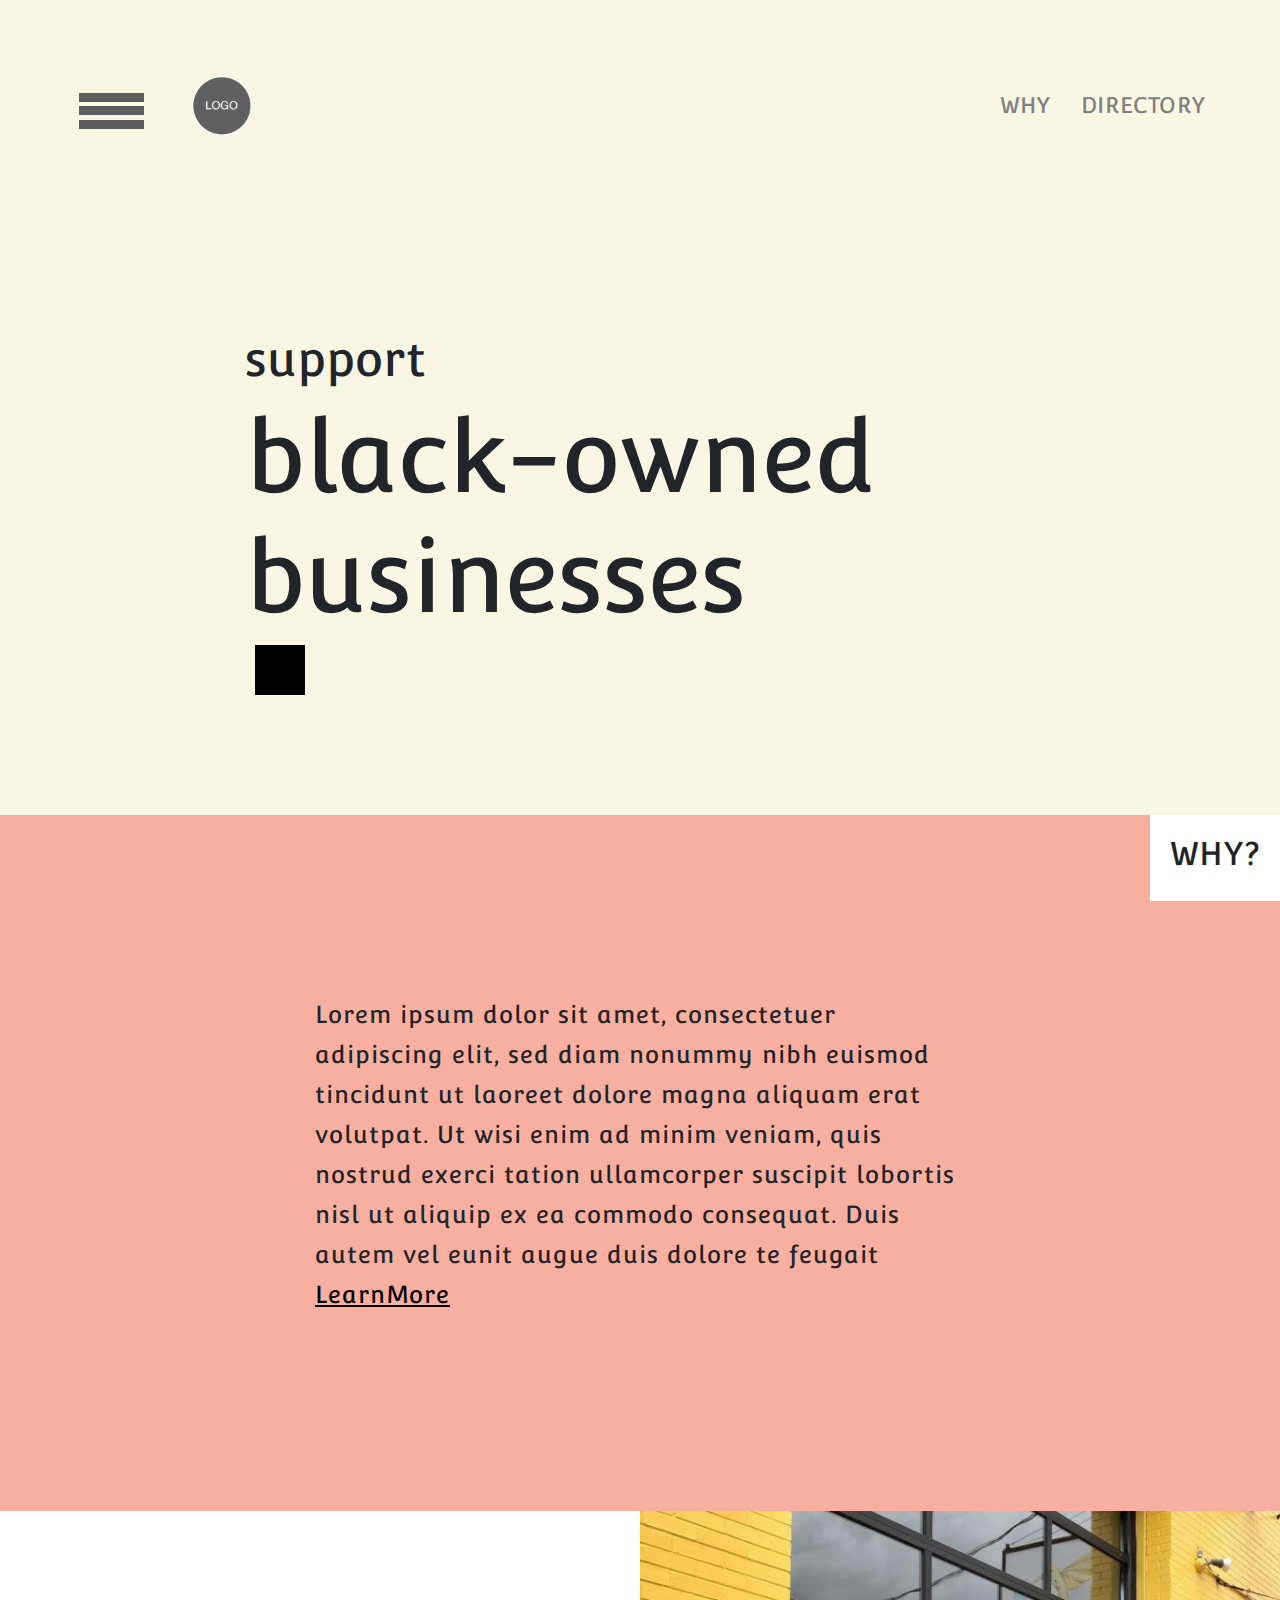
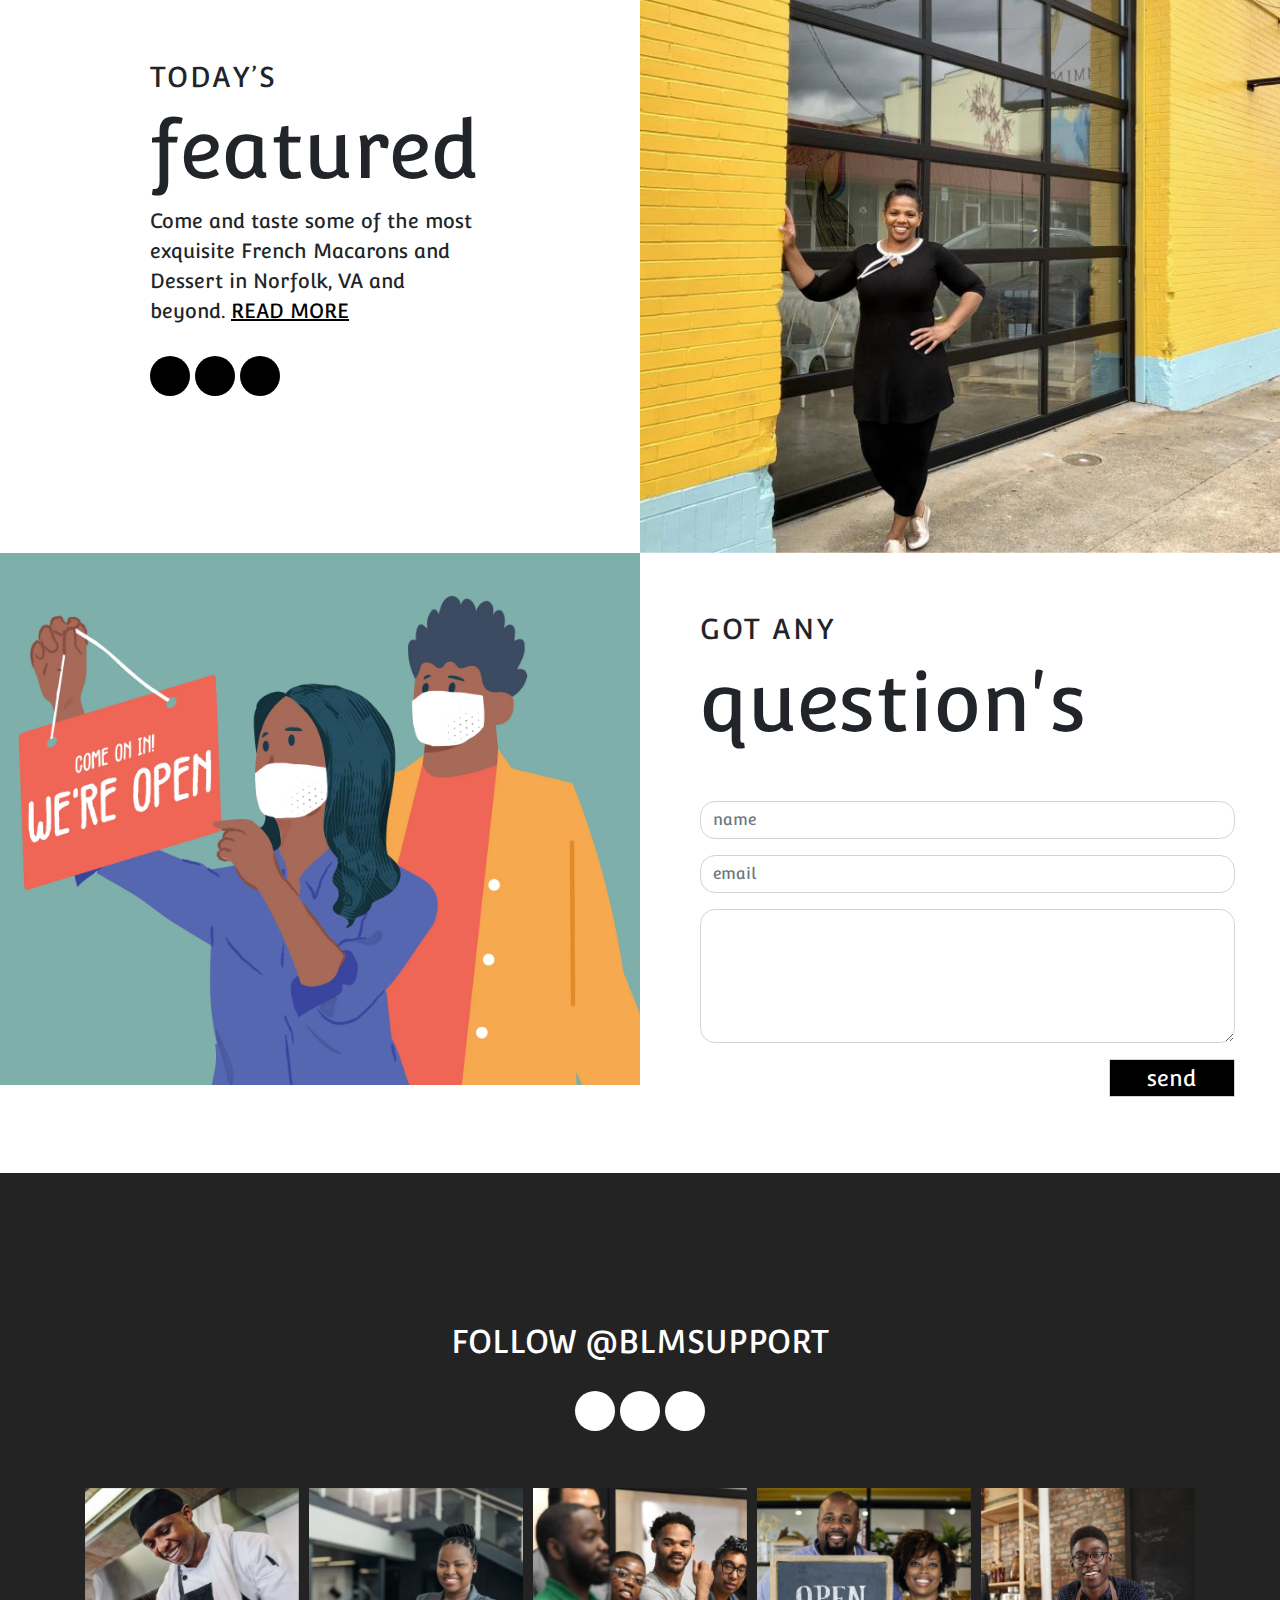
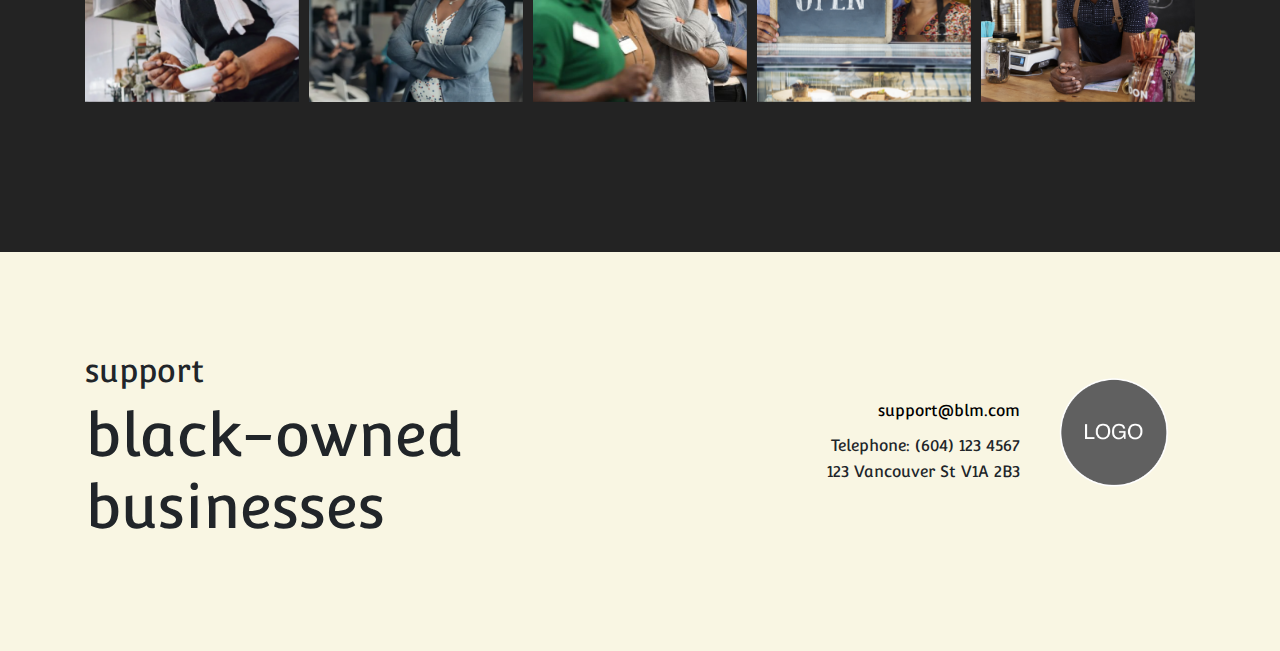
==== index.html @ 54a36f05 "Add files via upload" ====
<!doctype html>
<html lang="en">
<head>
  <!-- Required meta tags -->
  <meta charset="utf-8">
  <meta name="viewport" content="width=device-width, initial-scale=1, shrink-to-fit=no">

  <!-- Bootstrap CSS -->
  <link rel="stylesheet" href="css/bootstrap.css">
  
  <title>Lyka</title>
  <link rel="preconnect" href="https://fonts.gstatic.com">
<link href="https://fonts.googleapis.com/css2?family=Convergence&display=swap" rel="stylesheet">
  <!--fontawesome-->
  <link rel="stylesheet" href="https://use.fontawesome.com/releases/v5.7.2/css/all.css" 
        integrity="sha384-fnmOCqbTlWIlj8LyTjo7mOUStjsKC4pOpQbqyi7RrhN7udi9RwhKkMHpvLbHG9Sr" crossorigin="anonymous">
  <link rel="stylesheet" href="css/owl.carousel.min.css">
  <link rel="stylesheet" href="css/style.css">
  <link rel="stylesheet" href="css/media.css">
</head>
<body>
  <div id="wrapper">
    <div class="overlay">
    </div>
    <!-- Sidebar -->
    <nav class="fixed-top align-top" id="sidebar-wrapper" >
      <div class="simplebar-content" style="padding: 0px;">
        <a class="sidebar-brand" href="index.html">
          <span class="align-middle">Lyka</span>
        </a>
        <ul class="navbar-nav align-self-stretch">
          <li class="sidebar-header">Pages</li>
          <li class=""> 
            <a href="index.html" class="nav-link text-left active"  role="button" 
            aria-haspopup="true" aria-expanded="false"><i class="flaticon-bar-chart-1"></i>Pages1</a>
          </li>
          <li class=""> 
            <a class="nav-link text-left"  role="button" href="index2.html">
              <i class="flaticon-bar-chart-1"></i>  Pages2 
            </a>
          </li>
          <li class=""> 
            <a href="index3.html" class="nav-link text-left"  role="button" >
             <i class="flaticon-bar-chart-1"></i>Pages3 
           </a>
          </li>
          
          
        </ul>
      </div>
    </nav>
    <!-- /#sidebar-wrapper -->
    <!-- Page Content -->
    <div id="page-content-wrapper">
      <div id="content">
        <div class="container-fluid p-0 px-lg-0 px-md-0">
          <!-- Topbar -->
          <header>
            <nav class="navbar navbar-expand my-navbar" id="p-navbr">
            <!-- Sidebar Toggle (Topbar) -->
            <div id="bar" class="nav-icon1 hamburger animated fadeInLeft is-closed" data-toggle="offcanvas">
               <span></span>
               <span></span>
               <span></span>
            </div>
            <ul class="navbar-nav">
              <li class="nav-item menudiv">
                <a href="index.html" class="logoimg ">
                  <img src="img/lyka.png" alt="logo" class="img-fluid .">
                </a>
              </li>
            </ul>
            <!-- Topbar Navbar -->
            <ul class="navbar-nav ml-auto ">
              <li class="nav-item rightmenu">
                <a href="#" class="nav-link d-md-block d-sm-none d-none"> WHY</a>
              </li>
              <li class="nav-item rightmenu">
                <a href="#" class="nav-link d-md-block d-sm-none d-none"> DIRECTORY</a>
              </li>
            </ul>
          </nav>
          </header>
          <!-- End of Topbar -->
          <!-- Begin Page Content -->
          <section class="bannersection">
            <div class="container">
              <div class="row">
                <div class="col-lg-12">
                  <div class="main_box">
                    <h4> support</h4>
                    <h2>black-owned <br> businesses</h2>
                    <div class="shadow_box"></div>
                  </div>
                </div>
              </div>
            </div>
          </section>
          <section class="whysection">
            <div class="container-fluid p-0">
              <div class="col-lg-12">
                <div class="whytext"><h2>WHY?</h2></div>
                <div class="why_content">
                  <p>Lorem ipsum dolor sit amet, consectetuer adipiscing elit,
                    sed diam nonummy nibh euismod tincidunt ut laoreet
                    dolore magna aliquam erat volutpat. Ut wisi enim ad minim
                    veniam, quis nostrud exerci tation ullamcorper suscipit
                    lobortis nisl ut aliquip ex ea commodo consequat. Duis
                    autem vel eunit augue duis dolore te feugait <a href="#">LearnMore</a></p>
                  </div>
                </div>
              </div>
            </section>
            <section class="featured">
              <div class="container-fluid p-0">
                <div class="row">
                  <div class="col-lg-6">
                    <div class="featured_box">
                      <h4 class="f_subtitled">TODAY’S</h4>
                      <h2 class="f_maint">featured</h2>
                      <p class="f_pera">Come and taste some of the most exquisite
                        French Macarons and Dessert in Norfolk, VA
                        and beyond.  <a href="#">READ MORE</a></p>
                      <div class="f_social">
                        <span><a href="#"><i class="fab fa-facebook-f"></i></a></span>
                        <span><a href="#"><i class="fab fa-twitter"></i></a></span>
                        <span><a href="#"><i class="fab fa-instagram"></i></a></span>
                      </div>
                    </div>
                  </div>
                  <div class="col-lg-6 p-0">
                    <div class="f_img_box">
                      <img src="img/featured.png" alt="featured" class="img-fluid">
                    </div>
                  </div>
                </div>
              </div>
            </section>
            <!-- question section start -->
            <section class="question">
              <div class="container-fluid p-0">
                <div class="row">
                  <div class="col-lg-6 p-0">
                    <div class="f_img_box">
                      <img src="img/clippart.png" alt="clippart" class="img-fluid">
                    </div>
                  </div>
                  <div class="col-lg-6 p-0">
                    <div class="questionbox">
                      <h4 class="f_subtitled">GOT ANY</h4>
                      <h2 class="f_maint">question's</h2>
                      <form action="#" class="myform">
                        <div class="form-row">
                          <div class="form-group col-lg-12">
                            <input type="text" class="form-control" placeholder="name" >
                          </div>
                        </div>
                        <div class="form-row">
                          <div class="form-group col-lg-12">
                            <input type="text" class="form-control" placeholder="email" >
                          </div>
                        </div>
                        <div class="form-row">
                          <div class="form-group col-lg-12">
                            <textarea class="form-control" rows="5"></textarea>
                          </div>
                        </div>
                        <div class="form-row mysub justify-content-end">
                          <div class="form-group col-lg-3 col-md-3 col-sm-3 col-3">
                            <input type="submit" class="form-control mysubmit" value="send">
                          </div>
                        </div>
                      </form>
                    </div>
                  </div>
                  
                </div>
              </div>
            </section>
            <!-- question section end -->
            <!-- team section start -->
            <section class="team">
              <div class="container">
                <div class="row">
                  <div class="col-lg-12">
                    <div class="headingbox text-center d-md-block d-sm-none d-none">
                      <h2>FOLLOW @BLMSUPPORT</h2>
                      <div class="f_social team_social">
                        <span><a href="#"><i class="fab fa-facebook-f"></i></a></span>
                        <span><a href="#"><i class="fab fa-twitter"></i></a></span>
                        <span><a href="#"><i class="fab fa-instagram"></i></a></span>
                      </div>
                    </div>
                    <div class="teammember">
                      <div class="owl-carousel owl-theme">
                        <div class="teamphoto">
                          <img src="img/photo1.png" alt="team1" class="img-fluid">
                        </div>
                        <div class="teamphoto">
                          <img src="img/photo2.png" alt="team2" class="img-fluid">
                        </div>
                        <div class="teamphoto">
                          <img src="img/photo3.png" alt="team3" class="img-fluid">
                        </div>
                        <div class="teamphoto">
                          <img src="img/photo4.png" alt="team4" class="img-fluid">
                        </div>
                        <div class="teamphoto">
                          <img src="img/photo5.png" alt="team5" class="img-fluid">
                        </div>
                      </div>
                    </div> 
                    <div class="headingbox text-center d-md-none d-sm-block">
                      <h2>FOLLOW @BLMSUPPORT</h2>
                      <div class="f_social team_social">
                        <span><a href="#"><i class="fab fa-facebook-f"></i></a></span>
                        <span><a href="#"><i class="fab fa-twitter"></i></a></span>
                        <span><a href="#"><i class="fab fa-instagram"></i></a></span>
                      </div>
                    </div> 
                  </div>
                </div>
              </div>
            </section>
            <!-- team section end -->
            <!-- footer section start -->
            <footer>
              <div class="container">
                <div class="row">
                  <div class="col-lg-7 col-md-6 col-sm-5 col-4 p_padding">
                    <div class="left_footerbox">
                      <h4 class="footer_subheading">support</h4>
                      <h2 class="footer_heading">black-owned <br> businesses</h2>
                    </div>
                  </div>

                  <div class="col-lg-3 col-md-4 col-sm-5 col-6 p-sm-0 p-0">
                    <div class="footer_right">
                      <a href="mail:">support@blm.com</a>
                      <p>Telephone: (604) 123 4567</p>
                      <p>123 Vancouver St V1A 2B3</p>
                    </div>
                  </div>
                  <div class="col-lg-2 col-md-2 col-sm-2 col-2 p_padding_left">
                    <div class="footer_logo">
                      <a href="#"><img src="img/lyka.png" alt="logo" class="img-fluid"></a>
                    </div>
                  </div>
                </div>
              </div>
            </footer>
            <!-- footer section end -->
        </div>
      </div>
    </div>
    <!-- /#page-content-wrapper -->
  </div>
<!-- /#wrapper -->

<!-- jQuery first, then Popper.js, then Bootstrap JS -->
<script src="js/jquery-3.5.1.min.js"></script>
<script src="js/popper.min.js"></script>
<script src="js/bootstrap.min.js"></script>

<!-- custom js -->
<script src="js/owl.carousel.min.js"></script>
<script src="js/script.js"></script>
<script>

  $('#bar').click(function(){
   $(this).toggleClass('open');
   $('#page-content-wrapper ,#sidebar-wrapper').toggleClass('toggled' );

 });
</script>

</body>
</html>
---- css/style.css ----
body {
    position: relative;
    overflow-x:hidden;
    font-family: 'Convergence', sans-serif;
}

body,
html { height: 100%;}





/*---------------------------------
sidebar
----------------------*/

#sidebar-wrapper {
    z-index: 1000;
    height: 100%;
	width:0px;
	left: -50px;
    overflow-y: auto;
    overflow-x: hidden;
    background: #222e3c;
    transition: all 0.5s ease;
}

#sidebar-wrapper::-webkit-scrollbar {
    width: 8px;
    background: #222e3c;
}

#sidebar-wrapper::-webkit-scrollbar-thumb {
    background-color:#989898;
	border-radius:10px;
}


.sidebar-brand {
    font-weight: 600;
    font-size: 1.15rem;
    padding: 1.15rem 1.5rem;
    display: block;
    color: #f8f9fa;
}
.sidebar-header{
	text-transform:capitalize;
    padding: 1.5rem 1.5rem .375rem!important;
    font-size: 14px;
    color: #ced4da;
}

.navbar-nav > li > a ,.submenu-box ul li a{
    color:gray!important;
    text-transform: capitalize;
    font-size: 14px;
	  padding:10px 10px 10px 20px!important;
    display: block;
    font-weight: 400;
    position: relative;
    z-index: 2;
   
    letter-spacing: .2px;
}

.submenu-box ul li a{
 padding:4px 10px 4px 20px!important;
  color:#c1c1c1!important;
}



.navbar-nav > li > a.active{
     color: #e9ecef!important;
    background: linear-gradient(90deg,rgba(59,125,221,.1),rgba(59,125,221,.0875) 50%,transparent);
    border-left:4px solid #3b7ddd;
}

.navbar-nav .has-sub > a.collapsed::after {
    transition: 0.4s ease;
}

.navbar-nav .has-sub > a.collapsed::after {
    color:gray;
    font-size: 10px;
    content: "\f078";
}
.navbar-nav .has-sub > a.collapsed::after {
   color:gray;
}

.navbar-nav .has-sub > a::after {
    position: absolute;
    right: 0px;
    top: 50%;
    height: 30px;
    width: 30px;
    text-align: center;
    color:gray;
    display: block;
    content: "\f077";
    font-family: 'Font Awesome\ 5 Free';
    font-weight: 900;
    font-size: 13px;
    line-height: 30px;
    margin-top: -15px;
}



#wrapper.toggled {
    padding-left: 270px;
}



.toggled#sidebar-wrapper {
    width:270px!important;
    height: 100%;
     left: 0px;
    overflow-y:auto;
    overflow-x:hidden;
    transition: all 0.5s ease;
}

.navbar-nav li{
  display:block!important;
  margin:2px 0px;
}

.navbar-nav > li > a i:before{
  margin:0px 5px 0px 0px;
  font-size:14px;
}


/*---------------------------------
sidebar
----------------------*/

/*---------------------------------
  main-content
----------------------*/

#page-content-wrapper {
    width: 100%;
	transition: all 0.5s ease;
}

#wrapper.toggled #page-content-wrapper {
    position: absolute;
    margin-right: -270px;

	transition: all 0.5s ease;
}

 .toggled#page-content-wrapper{
  margin-left:270px;
  transition: all 0.5s ease;
 }
 
 @media only screen and (min-width:992px){
 .toggled#page-content-wrapper{
    width:calc(100% - 270px); 
	}
 }

/*---------------------------------
  main-content
----------------------*/



/*---------------------------------
cross-bar animation
----------------------*/


.nav-icon1{
  z-index: 999;
  position:relative;
  display: block;
  width:65px;
  margin:0px 15px 0px 15px;
   cursor:pointer;
  height: 25px;
}


.nav-icon1 span{
  position:absolute;
  top:0;
  width:100%;
  height:9px;
  cursor:pointer;
  background-color:#5d5d5d;
  left:0;
  transform:rotate(0deg);
  transition:.30s ease-in-out;
}

.nav-icon1:hover span:nth-of-type(1){
  top:2px
}

.nav-icon1:hover span:nth-of-type(3){
  top:25px;
}

.nav-icon1 span:nth-of-type(1){
   top:0;
}

.nav-icon1 span:nth-of-type(2){
   top:13px;
}

.nav-icon1 span:nth-of-type(3){
   top:27px;
}

.nav-icon1.open span:nth-of-type(1){
   top:8px;
   transform:rotate(135deg);
}

.nav-icon1.open span:nth-of-type(2){
   top:8px;
   opacity:0;
   left:-30px;
}

.nav-icon1.open span:nth-of-type(3){
   top:8px;
   transform:rotate(-135deg);
}




/*---------------------------------
header navbar design
----------------------*/
.my-navbar{
  padding:50px 0;
  width: 90%;
  margin: 0 auto;
}

.text-gray-600 {
    color: #858796!important;
}
.nav-link .img-profile {
    height:40px;
    width:40px;
}

.navbar-nav > li > a >i{
    font-size: 18px;
    color:#b3b3b3;
	margin:8px 0px 0px 0px;
	padding:0px;
}

.badge-counter {
    position: absolute;
    transform:scale(.7);
    transform-origin: top right;
    right:6px;
	margin-top:4px;
}


.dropdown, .dropleft, .dropright, .dropup {
    position: relative;
}

.nav-flag, .nav-icon {
    padding: .1rem .8rem;
    display: block;
    font-size: 1.5rem;
    color: #6c757d;
    transition: background .1s ease-in-out,color .1s ease-in-out;
    line-height: 1.4;
}


.navbar-expand .navbar-nav .dropdown-menu {
    position: absolute;
}
.navbar-nav .dropdown-menu {
    box-shadow: 0 0.1rem 0.2rem rgba(0,0,0,.05);
}
.navbar-nav .dropdown-menu {
    position: static;
    float: none;
}
.dropdown-menu-lg {
    min-width: 20rem;
}


.position-relative {
    position: relative!important;
}

.nav-item .indicator {
    background: #3b7ddd;
    box-shadow: 0 0.1rem 0.2rem rgba(0,0,0,.05);
    border-radius: 50%;
    display: block;
    height: 18px;
    width: 18px;
    padding: 1px;
    position: absolute;
    top: 0;
    right: -8px;
    text-align: center;
    transition: top .1s ease-out;
    font-size: .675rem;
    color: #fff;
}

/*---------------------
 header navbar design
----------------------*/
/*customcode*/
header{
  background-color: #f9f6e3;
}
.logoimg img{
  width: 17%;
}
.bannersection{
  background-color: #f9f6e3;
}
.main_box{
  padding: 120px 0 120px 160px;
}
.main_box h4{
  font-size: 48px;
}
.main_box h2{
  font-size: 100px;
}
.shadow_box{
  height: 50px;
  width: 50px;
  margin-left: 10px;
  background-color: #000000;
}
li.rightmenu a{
  color: black;
  font-size: 22px;
}

/*why section start*/
.whysection{
  position: relative;
  background-color: #f8afa0;
}
.whytext{
  position: absolute;
  top: 0;
  right: 0;
  background-color: #ffffff;
  padding: 20px;
  font-size: 38px;

}
.why_content{
  padding: 180px 300px;
}
.why_content p{
  font-size: 24px;

  line-height: 40px;
  letter-spacing: 1px;
}
.why_content p a{
  color: black;
  text-decoration: underline;
}
/*featured section*/
.featured{
  overflow: hidden;
}
.featured_box{
  padding: 150px;
}
.f_subtitled{
  font-size: 28px;
  letter-spacing: 2px;
}
.f_maint{
  font-size: 80px;
}
.f_pera{
  font-size: 20px;
}
.f_pera a{
  color: black;
  text-decoration: underline;
}
.f_social{
  margin-top: 30px;
}
.f_social span{
  background-color: black;
  display: inline-block;
  height: 40px;
  width: 40px;
  text-align: center;
  border-radius: 50%;
  align-items: center;

}
.f_social span a{
  text-decoration: none;
  color: white;
}
.f_social span a i{
  margin-top: 12px;
}


/*question section start*/
.question{
  overflow: hidden;
}
.questionbox{

  padding: 60px;
}
.myform{
  margin-top: 50px;
}
.myform input, .myform textarea{
  border-radius: 15px;
}
.form-control:focus {
    color: #495057;
    background-color: #fff;
    border-color: #80bdff00;
    outline: 0;
     box-shadow: none; 
    border: 1px solid #ccc;
}

.mysub input{
  border-radius: 0 !important;
  background-color: #000000;
  color: #fff;
  font-size: 22px;
  line-height: 0;
  cursor: pointer;
}

.team{
  padding: 150px 0;
  background-color: #232323;
}
.headingbox h2{
  color: white;
}
.team_social span{
  background-color: white;
}
.team_social span a{
  color: black;
}
.teammember{
  padding-top: 50px;
}

/*footer section start*/
footer{
  padding: 100px 0;
  background-color: #f9f6e3;
}
.footer_subheading{
  font-size: 32px;
}
.footer_heading{
  font-size: 60px;
}
.footer_right{
  text-align: right;
  padding-top: 10%;
}
.footer_right a{
  line-height: 60px;
  text-decoration: none;
  color: black;
}
.footer_right p{
  line-height: 10px;
}

.owl-dots {
    text-align: center;
}

.owl-carousel .owl-nav button.owl-next, .owl-carousel .owl-nav button.owl-prev, .owl-carousel button.owl-dot {
  
    border: 1px solid white;
    font: inherit;
    height: 10px;
    width: 10px;
    border-radius: 50%;
    background: transparent;
    margin: 15px 0;
}
button.owl-dot.active {
    background: white;
}
/*============================ HOME PAGE END =============================*/
header.mynav2 {
    background-color: #ffffff;
    padding-bottom: 30px;
}
.bannersection2{
  padding: 170px 0;
  background-color: #f8afa0;
}
.quotabox{}
.quotabox i{
  font-size: 130px;
}
.banner_right{
  padding-top: 50px;
}
.banner_right p{
  font-size: 32px;
}
.banner_right p b{}

.whysection2{
  background-color: #d0efe9;
  overflow: hidden
}
.mostcommon{
  padding: 100px 50px;
}
.mostcommon h4{
  font-size: 28px;
  letter-spacing: 1.5px;
}
.mostcommon h2{
  font-size: 80px;
}
.mostcommon p{
  font-size: 20px;
  line-height: 36px;
}

.opportunites{
  background-color: #ffd675;
}
.wealth{
  background-color: #c7d9a7;
}
.empower{
  background-color: #fdccc5;
}
.empower h2 {
    font-size: 74px;
}
.button_box{
  margin-top: 100px;
}
.button_box a{
  font-size: 32px;
  padding: 25px 70px;
  background-color: #232323;
  color: white;
  text-decoration: underline;
  text-transform: uppercase;

}

/*==============================page 2 end============================*/
.mynav3{
  background-color: #f9f6e3;
}
.bannersection3{
  padding: 160px 0;
}
.right_content3{
  padding: 70px;
}
.right_subheading{
  font-size: 22px;
  letter-spacing: 1.5px;

}
.right_heading{
  font-size: 80px;
}
.right_pera{
  margin-top: 50px;
  font-size: 20px;
  line-height: 36px;
  letter-spacing: 1px;
}
.f_slide_b{
  padding-top: 60px;
}
.supporttext{
   background-color: black;
}
.supporttext h2{
  color: white;
 
}

.support{
  background-color: #c7d9a7;
}
.beauty{
  background-color: #d0efe9;
  padding: 50px 0;
}
.wellness{
  background-color: #ffd675;
  padding: 50px 0;
}
.footermenu a{
  padding: 0 20px;
}
---- css/media.css ----
/*Extra small devices (portrait phones, less than 576px)*/
@media (max-width: 575.98px) { 
	/*navbar*/
	.logoimg img{
		width: 50%;
	}
	.menudiv{
	  text-align: center;
	}
	.main_box{
	  padding: 50px 0 150px 0;
	}
	.my-navbar {
	    padding: 10px 0;
	}
	.main_box h4{
	  font-size: 28px;
	}
	.main_box h2{
	  font-size: 50px;
	}
	.shadow_box{
	  height: 50px;
	  width: 50px;
	  margin-left: 10px;
	  background-color: #000000;
	}
	.logoimg img{
		margin-left: -20%;
	}
	/*whysection*/
	.mostcommon{
	  padding: 100px 10px;
	}
	.featured_box {
	    padding: 20px;
	}

	/*team section start*/
	.headingbox h2 {
	    color: white;
	    font-size: 18px;
	    margin-top: 25px;
	}
	.team_social span {
	    background-color: white;
	    height: 30px;
	    width: 30px;
	}
	.f_social span a i {
	    margin-top: 8px;
	}
	/*team section end*/

	
	/*footer section start*/
	footer{
		padding: 50px 0;
	}
	.left_footerbox {
	    padding-top: 24px;
	}
	.footer_subheading {
	    font-size: 14px;
	}
	.footer_heading {
	    font-size: 17px;
	}
	.footer_right{
		padding-top: 0;
	}
	.footer_logo {
	    padding-top: 30px;
	}
	.p_padding{
		padding-right: 0;
	}
	.p_padding_left{
		padding-left: 0;
	}
	.footer_right p {
	    line-height: 8px;
	    font-size: 14px;
	}
	.footer_right a {
	    line-height: 50px;
	}

	/*============================ HOME PAGE END =============================*/
	.mostcommon h4 {
	    font-size: 20px;
	    letter-spacing: 1.5px;
	}
	.mostcommon h2, .empower h2{
		font-size: 28px;
	}
	.quotabox i {
	    font-size: 70px;
	}
	.banner_right p {
	    font-size: 20px;
	}
	.f_maint {
	    font-size: 40px;
	}
	.questionbox {
	     padding: 60px 0; 
	}
	.button_box a {
	    padding: 25px 45px;
	}
	.mostcommon p {
	    font-size: 16px;
	    line-height: 36px;
	}

	/*=========================page 4 start===================*/
	.right_content3 {
	    padding: 20px;
	}
	.right_heading {
	    font-size: 49px;
	}
	.bannersection3 {
	    padding: 100px 0;
	}
}

/*Small devices (landscape phones, 576px and up)*/
@media (min-width: 576px) and (max-width: 767.98px) { 
	.my-navbar {
	    padding: 10px 0;
	}
	.logoimg img{
		width: 30%;
	}
	.menudiv{
	  text-align: center;
	}
	.logoimg img{
		margin-left: -20%;
	}
	.main_box{
	  padding: 50px 0 150px 0;
	}
	.main_box h4{
	  font-size: 28px;
	}
	.main_box h2{
	  font-size: 50px;
	}
	.shadow_box{
	  height: 50px;
	  width: 50px;
	  margin-left: 10px;
	  background-color: #000000;
	}
	/*whysection*/
	.why_content{
	  padding: 100px 20px;
	}
	.featured_box {
	    padding: 20px;
	}

	/*team section start*/
	.headingbox h2 {
	    color: white;
	    font-size: 18px;
	    margin-top: 25px;
	}
	.team_social span {
	    background-color: white;
	    height: 30px;
	    width: 30px;
	}
	.f_social span a i {
	    margin-top: 8px;
	}
	/*team section end*/

	/*footer section start*/
	footer{
		padding: 50px 0;
	}
	.left_footerbox {
	    padding-top: 24px;
	}
	.footer_subheading {
	    font-size: 20px;
	}
	.footer_heading {
	    font-size: 24px;
	}
	.footer_right{
		padding-top: 0;
	}
	.footer_logo {
	    padding-top: 30px;
	}


	/*============================ HOME PAGE END =============================*/
	.mostcommon h4 {
	    font-size: 20px;
	    letter-spacing: 1.5px;
	}
	.mostcommon h2, .empower h2{
		font-size: 35px;
	}
	/*=======================================page 3 ============================*/
	.bannersection3 {
	    padding: 100px 0;
	}
	.mymaint{
		font-size: 50px;
	}
	.myquestionbox {
	    padding: 60px 0;
	}
}

/*Medium devices (tablets, 768px and up)*/
@media (min-width: 768px) and (max-width: 991.98px) { 
	/*banner section*/
	.main_box{
		 padding: 80px 0 80px 120px;

		}
	.main_box h2{
	  font-size: 80px;
	}
	.logoimg img{
		width: 30%;
	}
	/*whysection*/
	.mostcommon{
	  padding: 150px;
	}
	.footer_heading{
	  font-size: 42px;
	}
	.footer_logo {
	    padding-top: 40%;
	}

	/*============================ HOME PAGE END =============================*/
	.mostcommon {
	    padding: 65px;
	}
	.mostcommon h2, .empower h2{
		font-size: 40px;
	}
	.mostcommon h4 {
	    font-size: 22px;
	    letter-spacing: 1.5px;
	}
}

 /*Large devices (desktops, 992px and up)*/
@media (min-width: 992px) and (max-width: 1199.98px) {
	/*whysection*/
	.mostcommon{
	  padding: 150px;
	}

	/*featured section start*/
	.featured_box {
	    padding: 60px;
	}
	/*============================ HOME PAGE END =============================*/
	.mostcommon h2, .empower h2{
		font-size: 46px;
	}

 }

/*Extra large devices (large desktops, 1200px and up)*/
@media (min-width: 1200px) { 
}
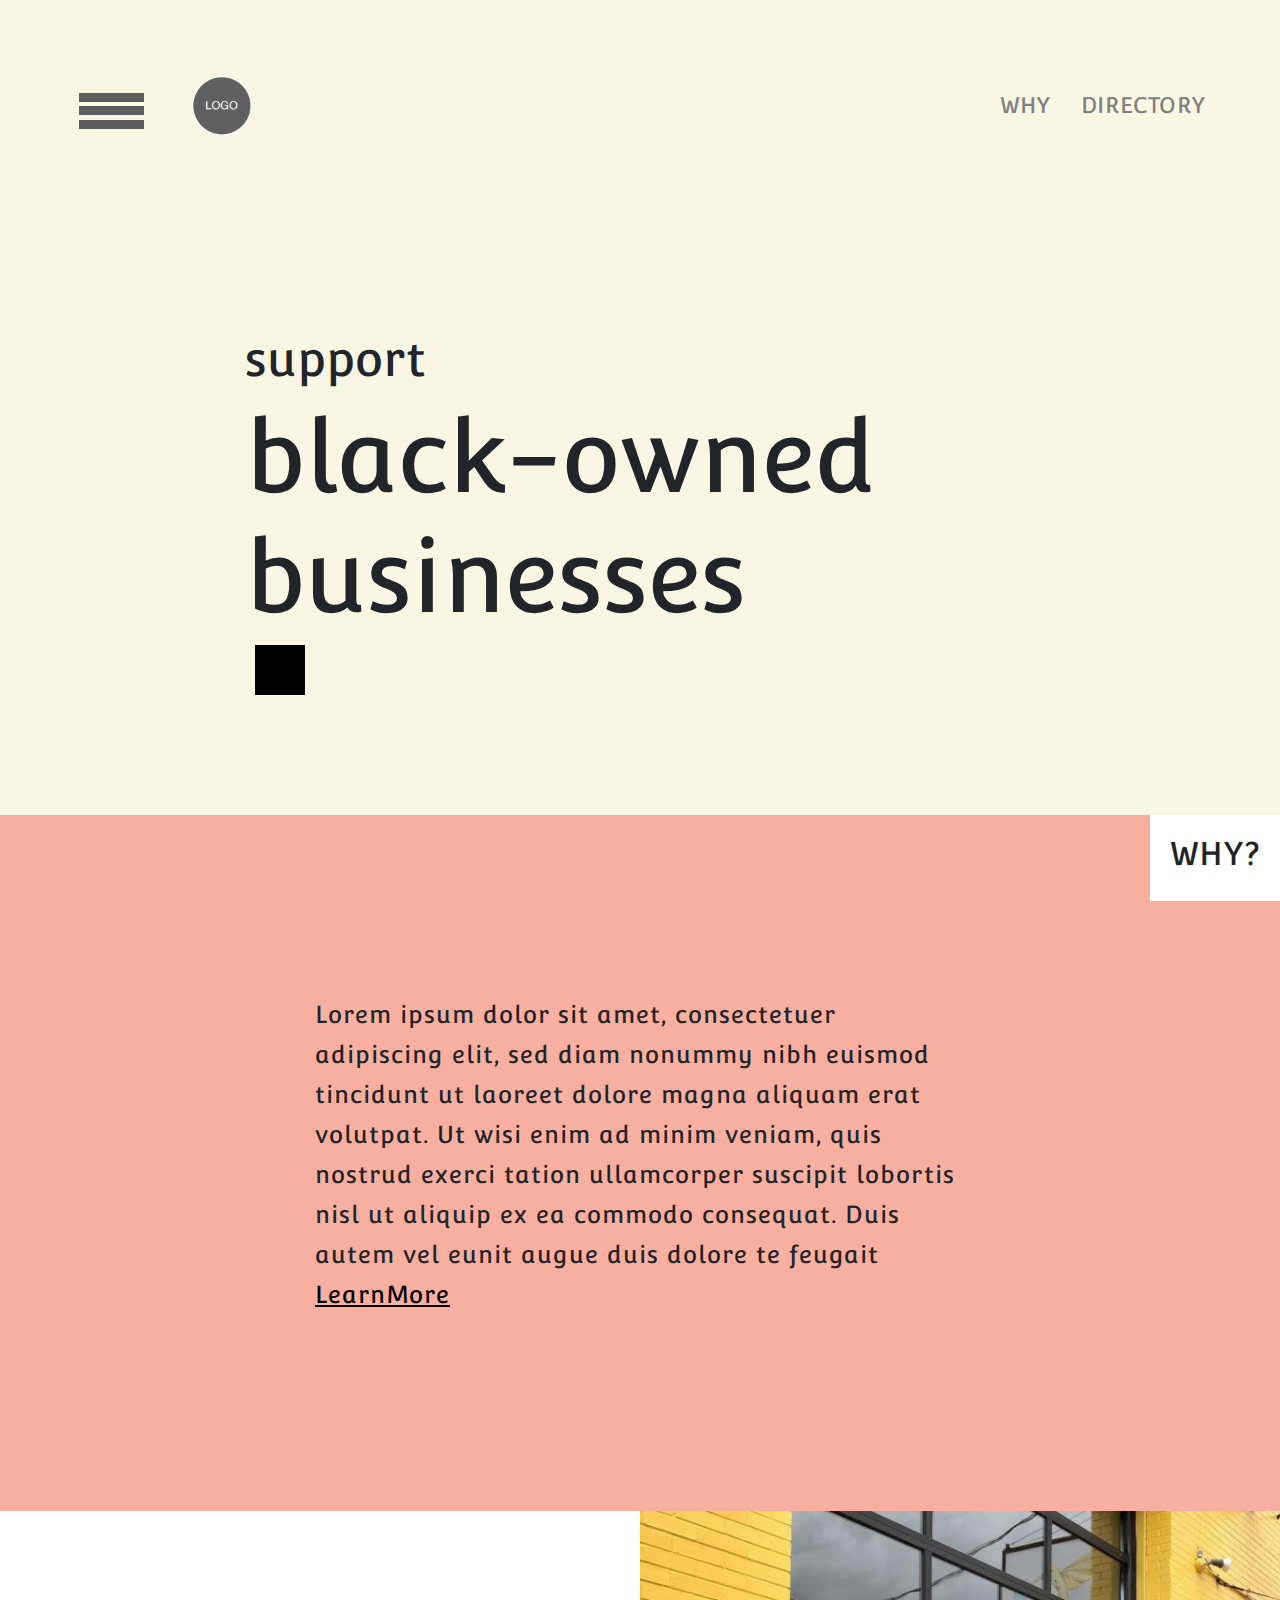
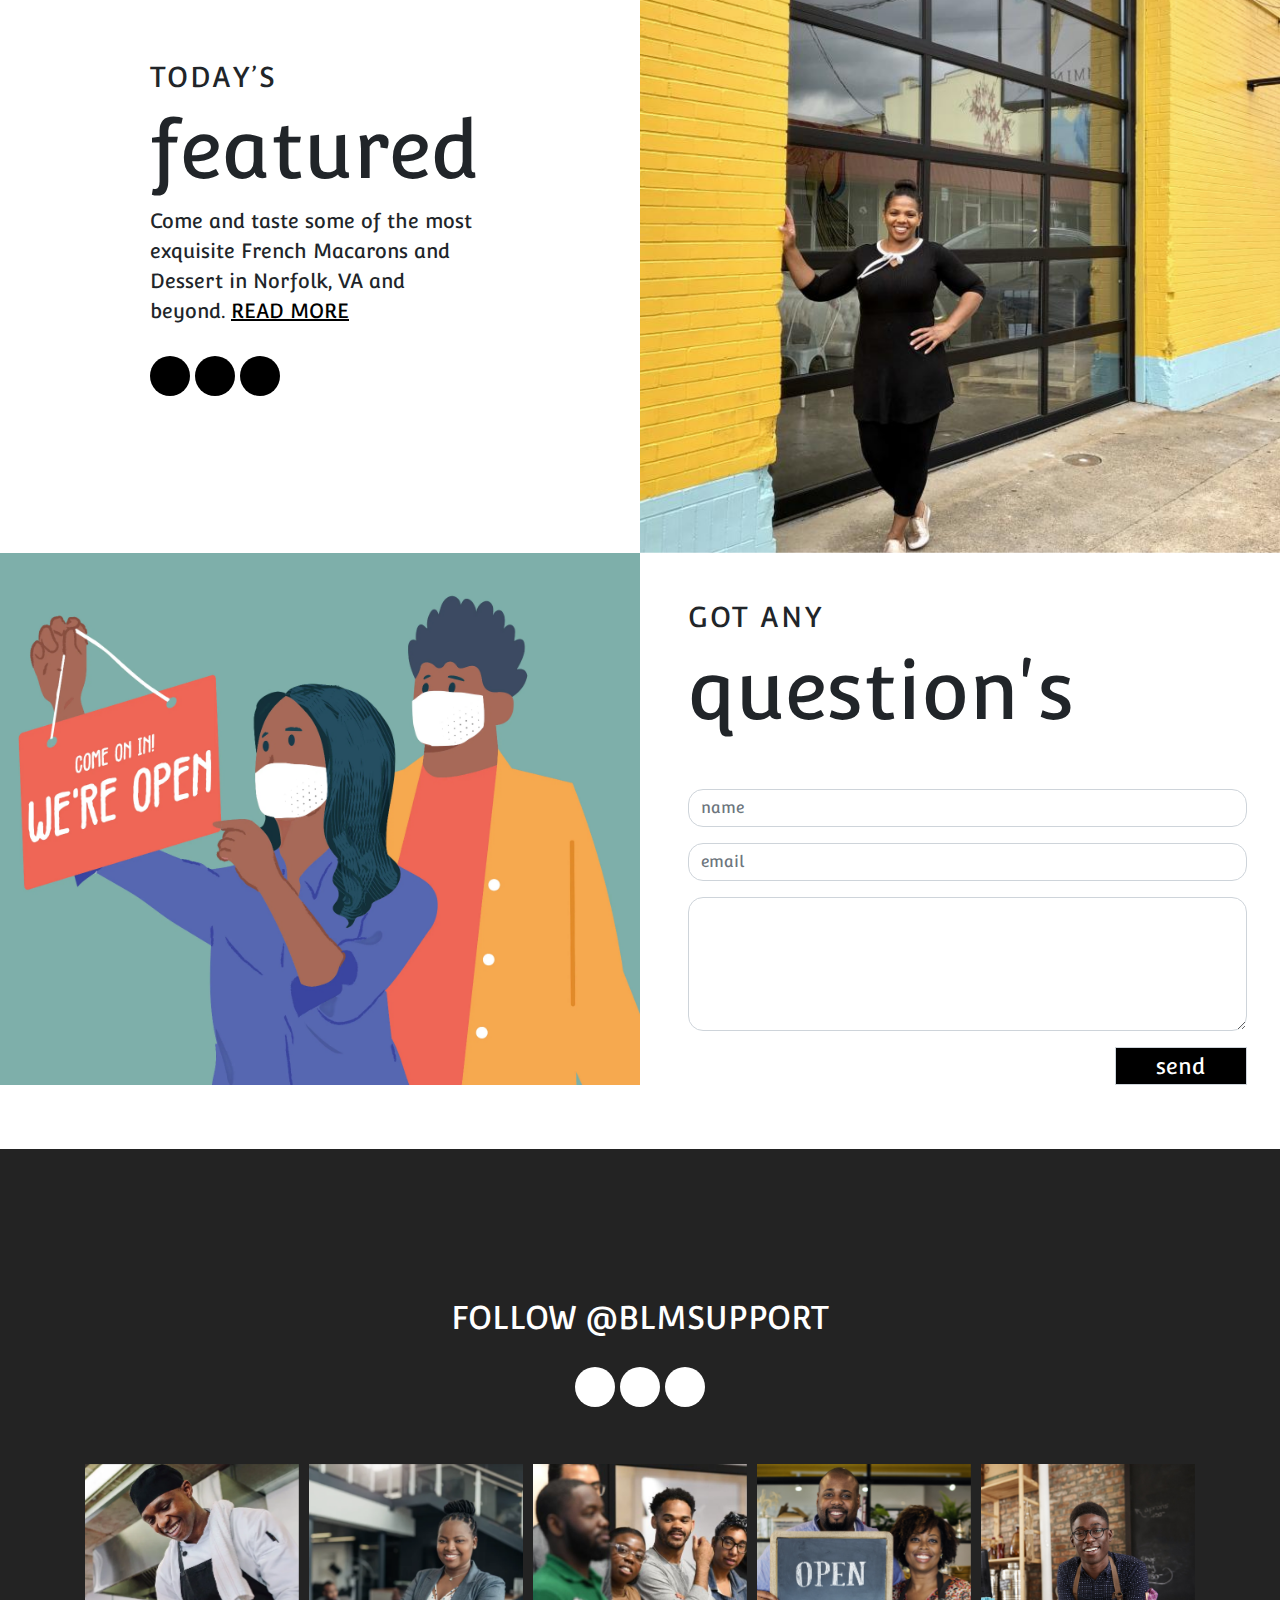
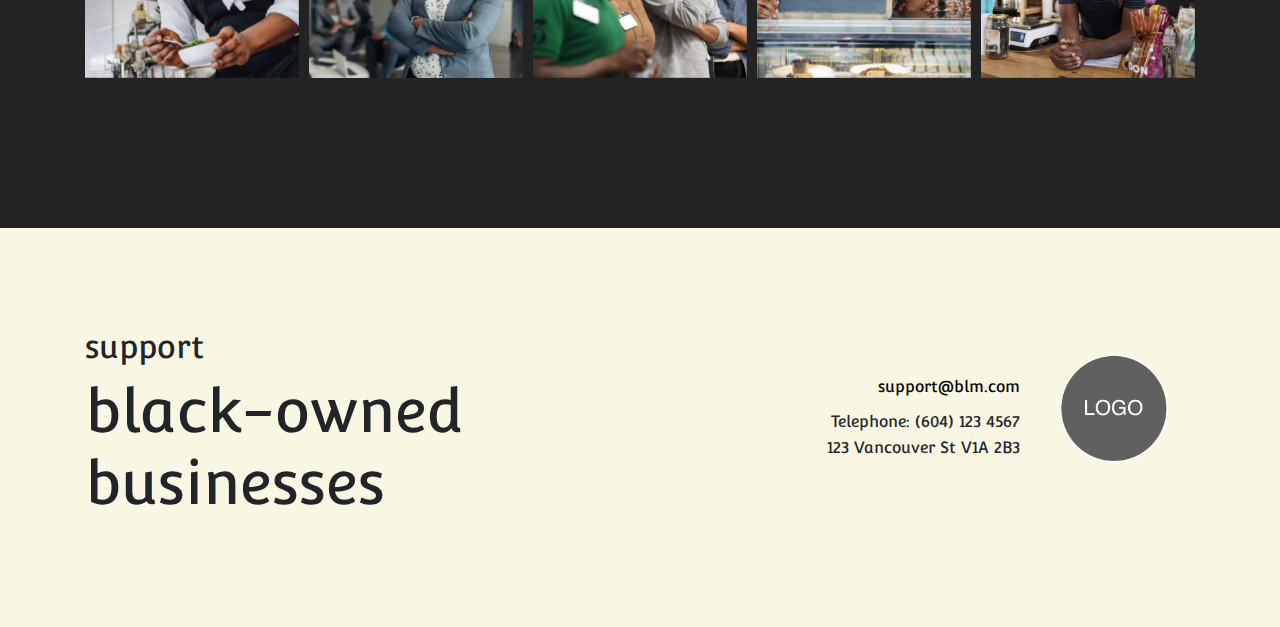
==== commit c8d0f671: "Update index.html" ====
--- a/index.html
+++ b/index.html
@@ -148,7 +148,7 @@
                     </div>
                   </div>
                   <div class="col-lg-6 p-0">
-                    <div class="questionbox">
+                    <div class="questionbox p-5">
                       <h4 class="f_subtitled">GOT ANY</h4>
                       <h2 class="f_maint">question's</h2>
                       <form action="#" class="myform">
@@ -277,4 +277,4 @@
 </script>
 
 </body>
-</html>+</html>
--- a/css/style.css
+++ b/css/style.css
@@ -429,10 +429,7 @@
 .question{
   overflow: hidden;
 }
-.questionbox{
-
-  padding: 60px;
-}
+
 .myform{
   margin-top: 50px;
 }
@@ -628,4 +625,4 @@
 }
 .footermenu a{
   padding: 0 20px;
-}+}
--- a/css/media.css
+++ b/css/media.css
@@ -103,9 +103,7 @@
 	.f_maint {
 	    font-size: 40px;
 	}
-	.questionbox {
-	     padding: 60px 0; 
-	}
+	
 	.button_box a {
 	    padding: 25px 45px;
 	}
@@ -127,7 +125,7 @@
 }
 
 /*Small devices (landscape phones, 576px and up)*/
-@media (min-width: 576px) and (max-width: 767.98px) { 
+@media (min-width: 376px) and (max-width: 767.98px) { 
 	.my-navbar {
 	    padding: 10px 0;
 	}
@@ -277,4 +275,4 @@
 
 /*Extra large devices (large desktops, 1200px and up)*/
 @media (min-width: 1200px) { 
-}+}
